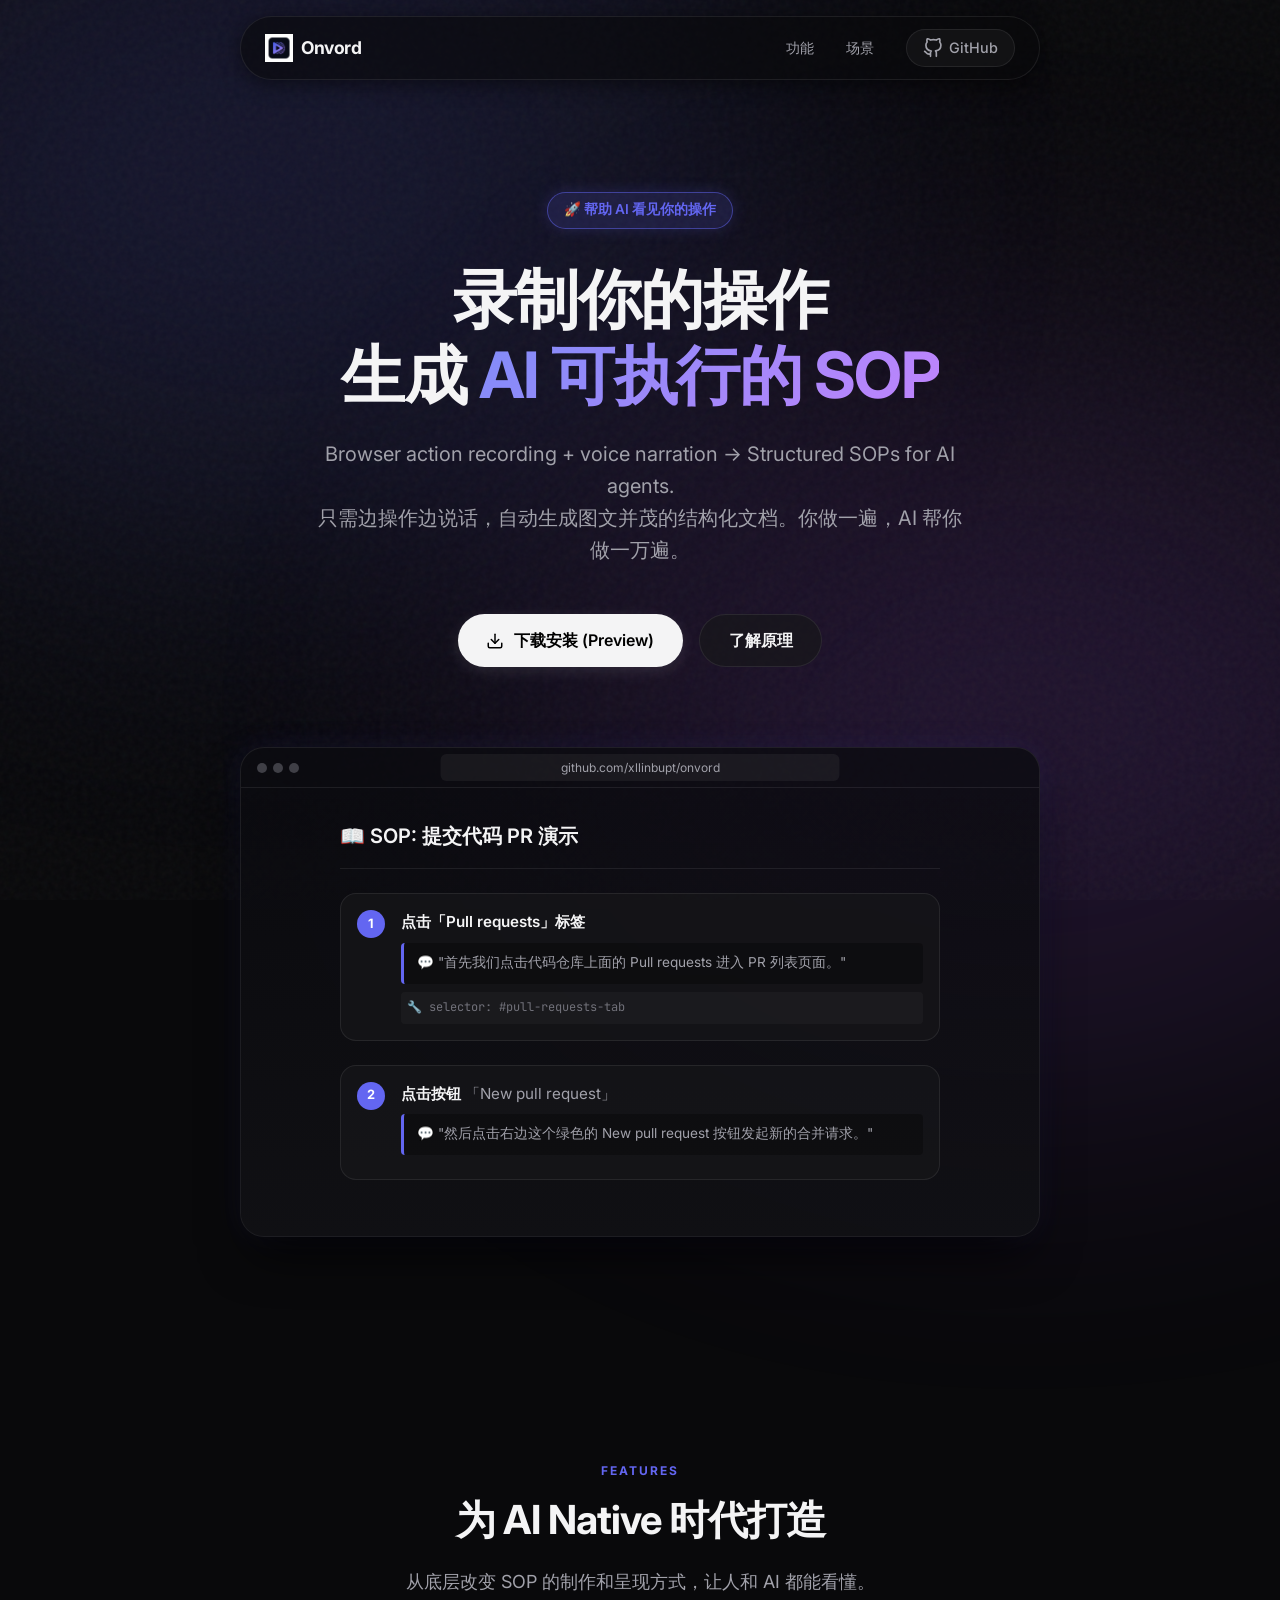
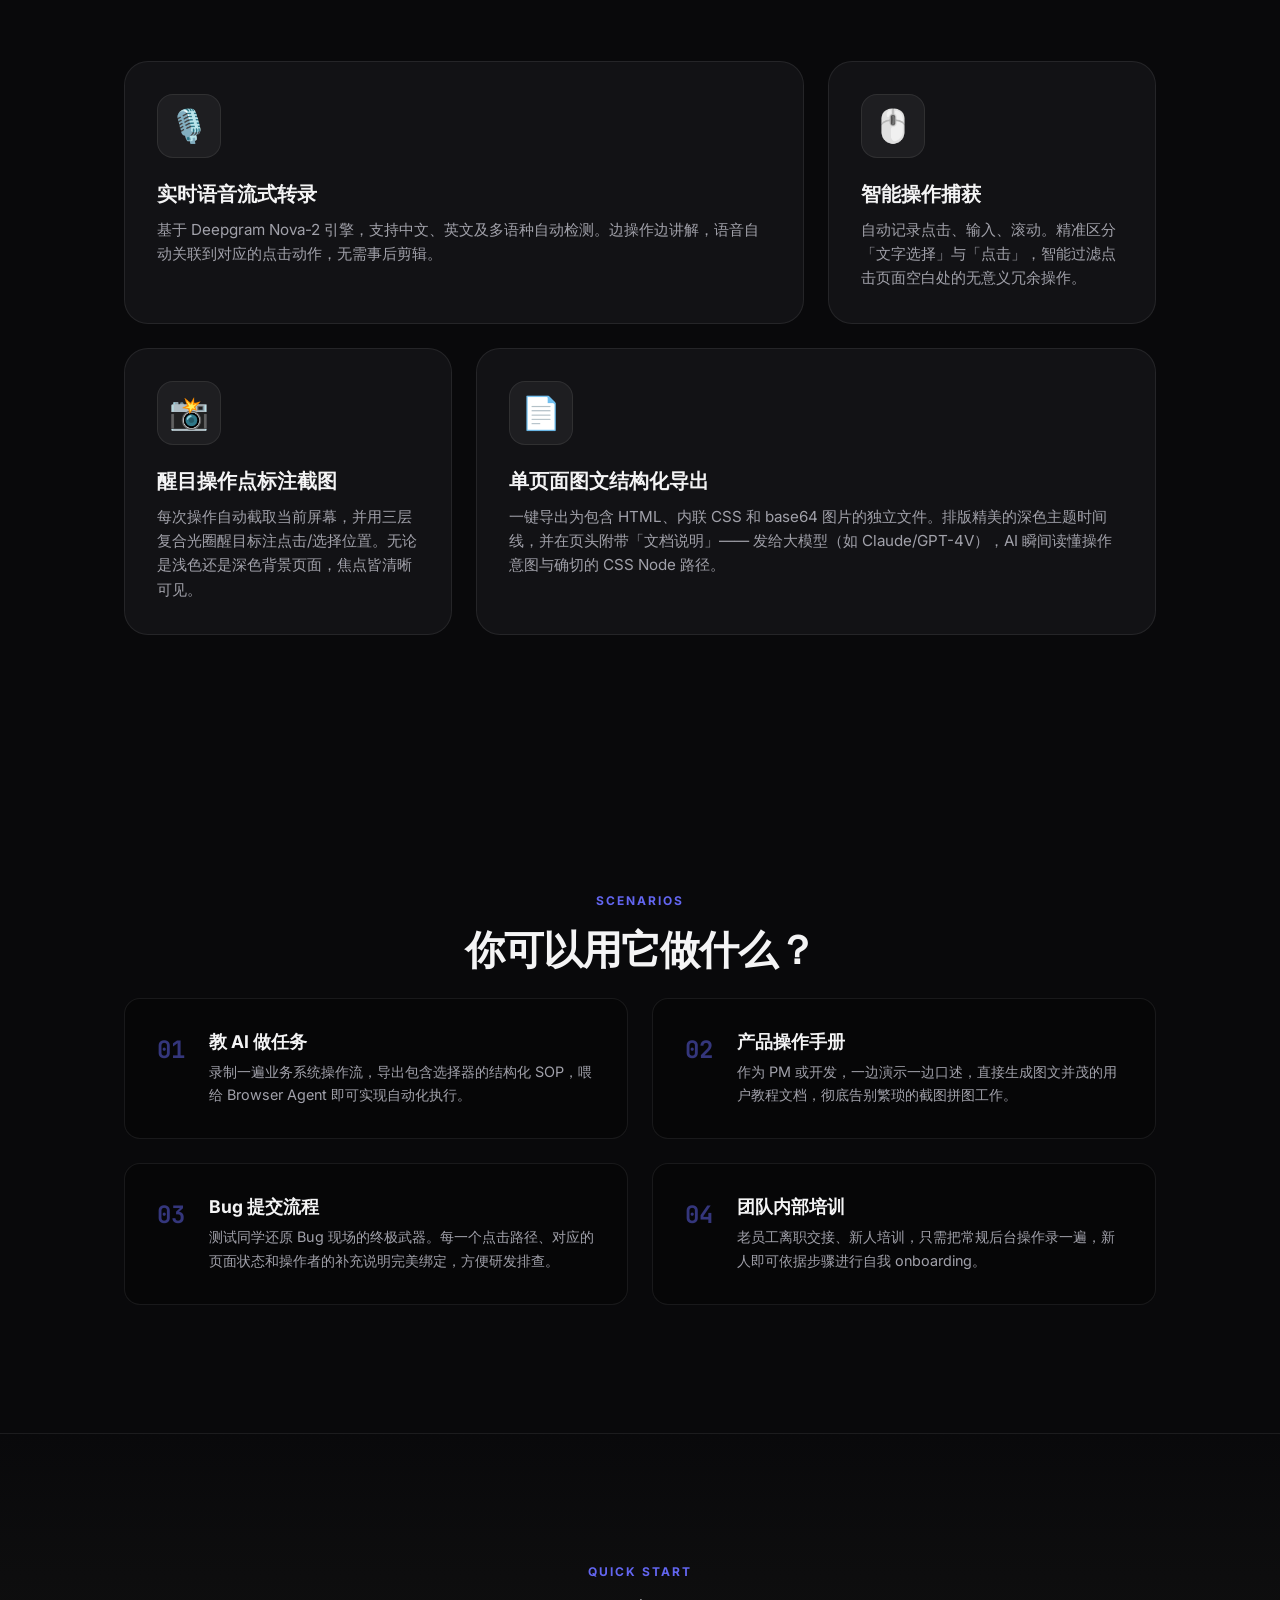
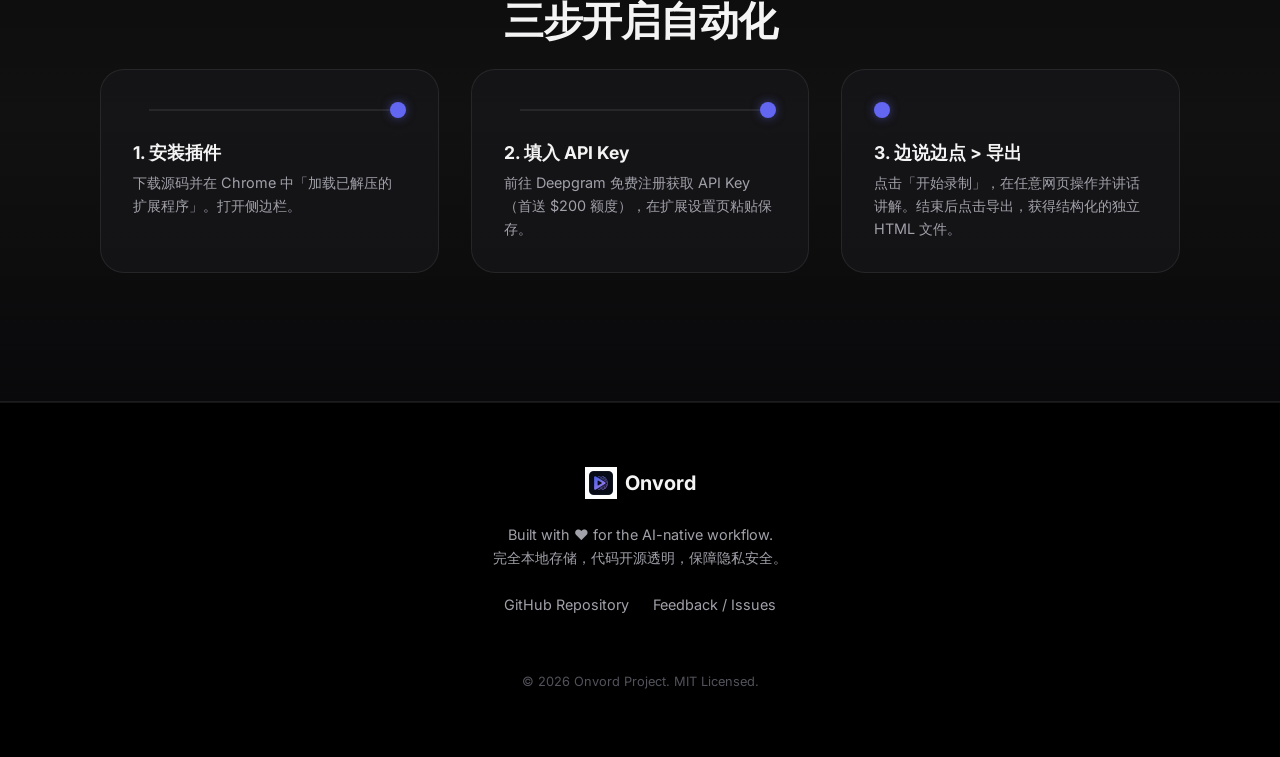
==== docs/index.html @ e5ea36bc "feat: Add stunning landing page (HTML/CSS/JS)" ====
<!DOCTYPE html>
<html lang="zh-CN">

<head>
    <meta charset="UTF-8">
    <meta name="viewport" content="width=device-width, initial-scale=1.0">
    <title>Onvord - 录制你的操作，生成 AI 可执行的 SOP</title>
    <meta name="description" content="通过「边操作边说话」自动录制浏览器流程，生成人类与 AI Agent 都能读懂的结构化 SOP（标准操作文档）。">
    <link rel="icon" href="assets/logo.png" type="image/png">
    <link rel="preconnect" href="https://fonts.googleapis.com">
    <link rel="preconnect" href="https://fonts.gstatic.com" crossorigin>
    <link
        href="https://fonts.googleapis.com/css2?family=Inter:wght@400;500;600;700;800&family=JetBrains+Mono:wght@400;500&display=swap"
        rel="stylesheet">
    <link rel="stylesheet" href="style.css">
</head>

<body>
    <!-- 动态背景发光 -->
    <div class="bg-glow glow-1"></div>
    <div class="bg-glow glow-2"></div>
    <div class="bg-noise"></div>

    <!-- 导航栏 -->
    <header class="nav-header fade-in">
        <div class="nav-container">
            <div class="logo">
                <img src="assets/logo.png" alt="Onvord Logo">
                <span>Onvord</span>
            </div>
            <div class="nav-links">
                <a href="#features">功能</a>
                <a href="#use-cases">场景</a>
                <a href="https://github.com/xllinbupt/onvord" target="_blank" class="nav-btn-github">
                    <svg viewBox="0 0 24 24" width="20" height="20" stroke="currentColor" stroke-width="2" fill="none"
                        stroke-linecap="round" stroke-linejoin="round">
                        <path
                            d="M9 19c-5 1.5-5-2.5-7-3m14 6v-3.87a3.37 3.37 0 0 0-.94-2.61c3.14-.35 6.44-1.54 6.44-7A5.44 5.44 0 0 0 20 4.77 5.07 5.07 0 0 0 19.91 1S18.73.65 16 2.48a13.38 13.38 0 0 0-7 0C6.27.65 5.09 1 5.09 1A5.07 5.07 0 0 0 5 4.77a5.44 5.44 0 0 0-1.5 3.78c0 5.42 3.3 6.61 6.44 7A3.37 3.37 0 0 0 9 18.13V22">
                        </path>
                    </svg>
                    GitHub
                </a>
            </div>
        </div>
    </header>

    <main>
        <!-- Hero Section -->
        <section class="hero slide-up">
            <div class="badge">🚀 帮助 AI 看见你的操作</div>
            <h1 class="hero-title">录制你的操作<br>生成 <span class="text-gradient">AI 可执行的 SOP</span></h1>
            <p class="hero-desc">Browser action recording + voice narration → Structured SOPs for AI
                agents.<br>只需边操作边说话，自动生成图文并茂的结构化文档。你做一遍，AI 帮你做一万遍。</p>

            <div class="cta-group">
                <a href="https://github.com/xllinbupt/onvord/archive/refs/heads/main.zip" class="btn btn-primary">
                    <svg viewBox="0 0 24 24" width="18" height="18" stroke="currentColor" stroke-width="2" fill="none"
                        stroke-linecap="round" stroke-linejoin="round">
                        <path d="M21 15v4a2 2 0 0 1-2 2H5a2 2 0 0 1-2-2v-4"></path>
                        <polyline points="7 10 12 15 17 10"></polyline>
                        <line x1="12" y1="15" x2="12" y2="3"></line>
                    </svg>
                    下载安装 (Preview)
                </a>
                <a href="#how-it-works" class="btn btn-secondary">
                    了解原理
                </a>
            </div>

            <!-- 假装的界面展示层 (Mockup) -->
            <div class="hero-mockup fade-in-delay">
                <div class="mockup-header">
                    <div class="mockup-dots"><span></span><span></span><span></span></div>
                    <div class="mockup-url">github.com/xllinbupt/onvord</div>
                </div>
                <div class="mockup-body">
                    <div class="mockup-sop">
                        <div class="sop-title">📖 SOP: 提交代码 PR 演示</div>

                        <div class="sop-step">
                            <div class="step-num">1</div>
                            <div class="step-content">
                                <div class="step-action">点击「Pull requests」标签</div>
                                <div class="step-narration">💬 "首先我们点击代码仓库上面的 Pull requests 进入 PR 列表页面。"</div>
                                <div class="step-selector">🔧 selector: <span class="code">#pull-requests-tab</span>
                                </div>
                            </div>
                        </div>

                        <div class="sop-step">
                            <div class="step-num">2</div>
                            <div class="step-content">
                                <div class="step-action">点击按钮 <span class="action-hl">「New pull request」</span></div>
                                <div class="step-narration">💬 "然后点击右边这个绿色的 New pull request 按钮发起新的合并请求。"</div>
                            </div>
                        </div>

                    </div>
                </div>
            </div>
        </section>

        <!-- 特性 Bento Box -->
        <section id="features" class="section">
            <div class="section-badge">FEATURES</div>
            <h2 class="section-title">为 AI Native 时代打造</h2>
            <p class="section-desc">从底层改变 SOP 的制作和呈现方式，让人和 AI 都能看懂。</p>

            <div class="bento-grid">

                <div class="bento-card col-span-2 slide-up-reveal">
                    <div class="card-icon">🎙️</div>
                    <h3>实时语音流式转录</h3>
                    <p>基于 Deepgram Nova-2 引擎，支持中文、英文及多语种自动检测。边操作边讲解，语音自动关联到对应的点击动作，无需事后剪辑。</p>
                </div>

                <div class="bento-card slide-up-reveal" style="transition-delay: 0.1s;">
                    <div class="card-icon">🖱️</div>
                    <h3>智能操作捕获</h3>
                    <p>自动记录点击、输入、滚动。精准区分「文字选择」与「点击」，智能过滤点击页面空白处的无意义冗余操作。</p>
                </div>

                <div class="bento-card slide-up-reveal" style="transition-delay: 0.2s;">
                    <div class="card-icon">📸</div>
                    <h3>醒目操作点标注截图</h3>
                    <p>每次操作自动截取当前屏幕，并用三层复合光圈醒目标注点击/选择位置。无论是浅色还是深色背景页面，焦点皆清晰可见。</p>
                </div>

                <div class="bento-card col-span-2 slide-up-reveal" style="transition-delay: 0.3s;">
                    <div class="card-icon">📄</div>
                    <h3>单页面图文结构化导出</h3>
                    <p>一键导出为包含 HTML、内联 CSS 和 base64 图片的独立文件。排版精美的深色主题时间线，并在页头附带「文档说明」—— 发给大模型（如 Claude/GPT-4V），AI
                        瞬间读懂操作意图与确切的 CSS Node 路径。</p>
                </div>

            </div>
        </section>

        <!-- 使用场景 -->
        <section id="use-cases" class="section">
            <div class="section-badge">SCENARIOS</div>
            <h2 class="section-title">你可以用它做什么？</h2>

            <div class="use-cases-grid">
                <div class="uc-card slide-up-reveal">
                    <div class="uc-num">01</div>
                    <div class="uc-content">
                        <h4>教 AI 做任务</h4>
                        <p>录制一遍业务系统操作流，导出包含选择器的结构化 SOP，喂给 Browser Agent 即可实现自动化执行。</p>
                    </div>
                </div>

                <div class="uc-card slide-up-reveal" style="transition-delay: 0.1s;">
                    <div class="uc-num">02</div>
                    <div class="uc-content">
                        <h4>产品操作手册</h4>
                        <p>作为 PM 或开发，一边演示一边口述，直接生成图文并茂的用户教程文档，彻底告别繁琐的截图拼图工作。</p>
                    </div>
                </div>

                <div class="uc-card slide-up-reveal" style="transition-delay: 0.2s;">
                    <div class="uc-num">03</div>
                    <div class="uc-content">
                        <h4>Bug 提交流程</h4>
                        <p>测试同学还原 Bug 现场的终极武器。每一个点击路径、对应的页面状态和操作者的补充说明完美绑定，方便研发排查。</p>
                    </div>
                </div>

                <div class="uc-card slide-up-reveal" style="transition-delay: 0.3s;">
                    <div class="uc-num">04</div>
                    <div class="uc-content">
                        <h4>团队内部培训</h4>
                        <p>老员工离职交接、新人培训，只需把常规后台操作录一遍，新人即可依据步骤进行自我 onboarding。</p>
                    </div>
                </div>
            </div>
        </section>

        <!-- 如何使用 -->
        <section id="how-it-works" class="section how-it-works">
            <div class="section-badge">QUICK START</div>
            <h2 class="section-title">三步开启自动化</h2>

            <div class="steps-container">
                <div class="step slide-up-reveal">
                    <div class="step-indicator">
                        <div class="line"></div>
                        <div class="dot"></div>
                    </div>
                    <div class="step-info">
                        <h3>1. 安装插件</h3>
                        <p>下载源码并在 Chrome 中「加载已解压的扩展程序」。打开侧边栏。</p>
                    </div>
                </div>

                <div class="step slide-up-reveal" style="transition-delay: 0.1s;">
                    <div class="step-indicator">
                        <div class="line"></div>
                        <div class="dot"></div>
                    </div>
                    <div class="step-info">
                        <h3>2. 填入 API Key</h3>
                        <p>前往 Deepgram 免费注册获取 API Key（首送 $200 额度），在扩展设置页粘贴保存。</p>
                    </div>
                </div>

                <div class="step slide-up-reveal" style="transition-delay: 0.2s;">
                    <div class="step-indicator">
                        <div class="line"></div>
                        <div class="dot"></div>
                    </div>
                    <div class="step-info">
                        <h3>3. 边说边点 > 导出</h3>
                        <p>点击「开始录制」，在任意网页操作并讲话讲解。结束后点击导出，获得结构化的独立 HTML 文件。</p>
                    </div>
                </div>
            </div>
        </section>
    </main>

    <footer>
        <div class="footer-content">
            <div class="f-brand">
                <img src="assets/logo.png" alt="Logo">
                <span>Onvord</span>
            </div>
            <p class="f-desc">Built with ❤️ for the AI-native workflow.<br>完全本地存储，代码开源透明，保障隐私安全。</p>
            <div class="f-links">
                <a href="https://github.com/xllinbupt/onvord" target="_blank">GitHub Repository</a>
                <a href="https://github.com/xllinbupt/onvord/issues" target="_blank">Feedback / Issues</a>
            </div>
            <div class="copyright">
                © 2026 Onvord Project. MIT Licensed.
            </div>
        </div>
    </footer>

    <script src="main.js"></script>
</body>

</html>
---- docs/style.css ----
/* =========================================================================
   Onvord Landing Page CSS
   Modern Dark Theme with Glassmorphism, Neon Glow, Grid Bento Box.
   ========================================================================= */

:root {
    --bg-dark: #09090b;
    --bg-panel: rgba(24, 24, 27, 0.7);
    --bg-panel-hover: rgba(39, 39, 42, 0.9);

    --text-main: #f4f4f5;
    --text-muted: #a1a1aa;

    --accent: #6366f1;
    /* Indigo */
    --accent-glow: rgba(99, 102, 241, 0.5);
    --accent-gradient: linear-gradient(135deg, #818cf8, #c084fc);
    --accent-subtle: rgba(99, 102, 241, 0.15);

    --border: rgba(255, 255, 255, 0.08);
    --border-hover: rgba(255, 255, 255, 0.2);

    --shadow-glow: 0 0 20px var(--accent-glow);

    --f-sans: 'Inter', system-ui, -apple-system, sans-serif;
    --f-mono: 'JetBrains Mono', monospace;

    --container-w: 1080px;
    --radius-lg: 24px;
    --radius-md: 16px;
    --radius-sm: 8px;
}

* {
    margin: 0;
    padding: 0;
    box-sizing: border-box;
}

html {
    scroll-behavior: smooth;
    scroll-padding-top: 100px;
}

body {
    font-family: var(--f-sans);
    background-color: var(--bg-dark);
    color: var(--text-main);
    line-height: 1.6;
    -webkit-font-smoothing: antialiased;
    min-height: 100vh;
    position: relative;
    overflow-x: hidden;
}

/* Background Effects */
.bg-glow {
    position: fixed;
    width: 80vw;
    height: 80vh;
    border-radius: 50%;
    filter: blur(150px);
    z-index: -2;
    pointer-events: none;
    opacity: 0.15;
}

.glow-1 {
    top: -20vh;
    left: -20vw;
    background: #6366f1;
}

.glow-2 {
    bottom: -20vh;
    right: -20vw;
    background: #a855f7;
}

.bg-noise {
    position: fixed;
    inset: 0;
    z-index: -1;
    pointer-events: none;
    opacity: 0.04;
    background-image: url("data:image/svg+xml,%3Csvg viewBox='0 0 200 200' xmlns='http://www.w3.org/2000/svg'%3E%3Cfilter id='noiseFilter'%3E%3CfeTurbulence type='fractalNoise' baseFrequency='0.8' numOctaves='3' stitchTiles='stitch'/%3E%3C/filter%3E%3Crect width='100%25' height='100%25' filter='url(%23noiseFilter)'/%3E%3C/svg%3E");
}

/* Base Styles */
h1,
h2,
h3,
h4 {
    font-weight: 700;
    line-height: 1.2;
}

a {
    text-decoration: none;
    color: inherit;
}

img {
    max-width: 100%;
}

/* Header */
.nav-header {
    position: fixed;
    top: 0;
    left: 0;
    width: 100%;
    padding: 1rem;
    z-index: 100;
    display: flex;
    justify-content: center;
}

.nav-container {
    max-width: 800px;
    width: 100%;
    display: flex;
    justify-content: space-between;
    align-items: center;
    padding: 0.75rem 1.5rem;
    background: rgba(9, 9, 11, 0.6);
    backdrop-filter: blur(12px);
    border: 1px solid var(--border);
    border-radius: 99px;
    box-shadow: 0 4px 20px rgba(0, 0, 0, 0.5);
}

.logo {
    display: flex;
    align-items: center;
    gap: 0.5rem;
    font-weight: 700;
    font-size: 1.1rem;
    letter-spacing: -0.5px;
}

.logo img {
    width: 28px;
    height: 28px;
}

.nav-links {
    display: flex;
    align-items: center;
    gap: 2rem;
    font-size: 0.9rem;
    font-weight: 500;
}

.nav-links a {
    color: var(--text-muted);
    transition: color 0.2s;
}

.nav-links a:hover {
    color: var(--text-main);
}

.nav-btn-github {
    display: flex;
    align-items: center;
    gap: 0.4rem;
    padding: 0.4rem 1rem;
    background: var(--bg-panel);
    border: 1px solid var(--border);
    border-radius: 99px;
    color: var(--text-main);
    transition: all 0.2s;
}

.nav-btn-github:hover {
    background: var(--border);
    box-shadow: 0 0 10px rgba(255, 255, 255, 0.1);
}

/* Sections */
main {
    display: flex;
    flex-direction: column;
    align-items: center;
}

.section {
    max-width: var(--container-w);
    width: 100%;
    padding: 8rem 1.5rem;
    display: flex;
    flex-direction: column;
    align-items: center;
    text-align: center;
}

.section-badge {
    font-size: 0.75rem;
    font-weight: 700;
    letter-spacing: 2px;
    color: var(--accent);
    margin-bottom: 1rem;
}

.section-title {
    font-size: 2.5rem;
    margin-bottom: 1.5rem;
    letter-spacing: -1px;
}

.section-desc {
    font-size: 1.125rem;
    color: var(--text-muted);
    max-width: 600px;
    margin-bottom: 4rem;
}

/* Hero */
.hero {
    max-width: var(--container-w);
    width: 100%;
    padding: 12rem 1.5rem 6rem;
    text-align: center;
    display: flex;
    flex-direction: column;
    align-items: center;
}

.badge {
    display: inline-block;
    padding: 0.4rem 1rem;
    font-size: 0.85rem;
    font-weight: 600;
    background: var(--accent-subtle);
    border: 1px solid var(--accent-glow);
    color: var(--accent);
    border-radius: 99px;
    margin-bottom: 2rem;
    box-shadow: 0 0 15px rgba(99, 102, 241, 0.2);
}

.hero-title {
    font-size: clamp(2.5rem, 5vw, 4.5rem);
    letter-spacing: -1.5px;
    margin-bottom: 1.5rem;
}

.text-gradient {
    background: var(--accent-gradient);
    -webkit-background-clip: text;
    -webkit-text-fill-color: transparent;
    background-clip: text;
}

.hero-desc {
    font-size: clamp(1rem, 2vw, 1.25rem);
    color: var(--text-muted);
    max-width: 650px;
    margin-bottom: 3rem;
}

/* CTAs */
.cta-group {
    display: flex;
    gap: 1rem;
    margin-bottom: 5rem;
}

.btn {
    display: inline-flex;
    align-items: center;
    gap: 0.6rem;
    padding: 0.8rem 1.8rem;
    border-radius: 99px;
    font-weight: 600;
    font-size: 1rem;
    transition: all 0.3s cubic-bezier(0.25, 1, 0.5, 1);
    cursor: pointer;
    border: none;
}

.btn-primary {
    background: var(--text-main);
    color: #000;
    box-shadow: 0 4px 15px rgba(255, 255, 255, 0.1);
}

.btn-primary:hover {
    transform: translateY(-2px);
    box-shadow: 0 8px 25px rgba(255, 255, 255, 0.2);
}

.btn-secondary {
    background: var(--bg-panel);
    color: var(--text-main);
    border: 1px solid var(--border);
}

.btn-secondary:hover {
    background: var(--bg-panel-hover);
    border-color: var(--border-hover);
}

/* Hero Mockup (Decorative Window) */
.hero-mockup {
    width: 100%;
    max-width: 800px;
    border-radius: var(--radius-lg);
    background: rgba(12, 12, 17, 0.8);
    border: 1px solid var(--border);
    box-shadow: 0 25px 50px -12px rgba(0, 0, 0, 0.8), 0 0 30px rgba(99, 102, 241, 0.1);
    overflow: hidden;
    backdrop-filter: blur(16px);
}

.mockup-header {
    height: 40px;
    border-bottom: 1px solid var(--border);
    display: flex;
    align-items: center;
    padding: 0 16px;
    gap: 8px;
    position: relative;
}

.mockup-dots {
    display: flex;
    gap: 6px;
}

.mockup-dots span {
    width: 10px;
    height: 10px;
    border-radius: 50%;
    background: #3f3f46;
}

.mockup-url {
    position: absolute;
    left: 50%;
    transform: translateX(-50%);
    font-size: 0.75rem;
    color: var(--text-muted);
    font-family: var(--f-sans);
    background: rgba(255, 255, 255, 0.05);
    padding: 4px 120px;
    border-radius: 6px;
}

.mockup-body {
    padding: 2rem;
    background: linear-gradient(180deg, rgba(24, 24, 27, 0) 0%, rgba(24, 24, 27, 0.4) 100%);
    display: flex;
    justify-content: center;
}

.mockup-sop {
    width: 100%;
    max-width: 600px;
    text-align: left;
}

.sop-title {
    font-size: 1.25rem;
    font-weight: 600;
    margin-bottom: 1.5rem;
    border-bottom: 1px solid var(--border);
    padding-bottom: 1rem;
}

.sop-step {
    display: flex;
    gap: 1rem;
    margin-bottom: 1.5rem;
    background: var(--bg-panel);
    padding: 1rem;
    border-radius: var(--radius-md);
    border: 1px solid var(--border);
}

.step-num {
    width: 28px;
    height: 28px;
    background: var(--accent);
    color: #fff;
    border-radius: 50%;
    display: flex;
    align-items: center;
    justify-content: center;
    font-size: 0.8rem;
    font-weight: 700;
    flex-shrink: 0;
}

.step-content {
    flex: 1;
}

.step-action {
    font-weight: 600;
    font-size: 0.95rem;
    margin-bottom: 0.5rem;
}

.action-hl {
    color: var(--text-muted);
    font-weight: 400;
}

.step-narration {
    font-size: 0.85rem;
    color: var(--text-muted);
    padding: 0.6rem 0.8rem;
    background: rgba(0, 0, 0, 0.3);
    border-left: 3px solid var(--accent);
    border-radius: 4px;
    margin-bottom: 0.5rem;
}

.step-selector {
    font-family: var(--f-mono);
    font-size: 0.75rem;
    color: #71717a;
    background: rgba(255, 255, 255, 0.03);
    padding: 0.4rem;
    border-radius: 4px;
}

/* Bento Box Grid */
.bento-grid {
    display: grid;
    grid-template-columns: repeat(3, 1fr);
    gap: 1.5rem;
    width: 100%;
    text-align: left;
}

.bento-card {
    background: var(--bg-panel);
    border: 1px solid var(--border);
    border-radius: var(--radius-lg);
    padding: 2rem;
    transition: all 0.3s;
    position: relative;
    overflow: hidden;
}

.bento-card::before {
    content: '';
    position: absolute;
    top: 0;
    left: 0;
    right: 0;
    bottom: 0;
    background: radial-gradient(800px circle at var(--mouse-x, 0) var(--mouse-y, 0), rgba(255, 255, 255, 0.06), transparent 40%);
    opacity: 0;
    transition: opacity 0.3s;
    pointer-events: none;
}

.bento-card:hover::before {
    opacity: 1;
}

.bento-card:hover {
    transform: translateY(-4px);
    border-color: var(--border-hover);
    box-shadow: 0 10px 30px rgba(0, 0, 0, 0.5);
}

.col-span-2 {
    grid-column: span 2;
}

.card-icon {
    font-size: 2rem;
    margin-bottom: 1.5rem;
    background: rgba(255, 255, 255, 0.05);
    width: 64px;
    height: 64px;
    display: flex;
    align-items: center;
    justify-content: center;
    border-radius: var(--radius-md);
    border: 1px solid var(--border);
}

.bento-card h3 {
    font-size: 1.25rem;
    margin-bottom: 0.75rem;
}

.bento-card p {
    color: var(--text-muted);
    font-size: 0.95rem;
}

/* Use Cases */
.use-cases-grid {
    display: grid;
    grid-template-columns: repeat(2, 1fr);
    gap: 1.5rem;
    width: 100%;
    text-align: left;
}

.uc-card {
    display: flex;
    gap: 1.5rem;
    padding: 2rem;
    background: rgba(0, 0, 0, 0.3);
    border: 1px solid var(--border);
    border-radius: var(--radius-md);
    transition: border-color 0.2s;
}

.uc-card:hover {
    border-color: var(--border-hover);
}

.uc-num {
    font-family: var(--f-mono);
    font-size: 1.5rem;
    font-weight: 700;
    color: var(--accent);
    opacity: 0.5;
}

.uc-content h4 {
    font-size: 1.1rem;
    margin-bottom: 0.5rem;
}

.uc-content p {
    color: var(--text-muted);
    font-size: 0.9rem;
}

/* How It Works (Steps) */
.how-it-works {
    background: linear-gradient(180deg, var(--bg-dark) 0%, #111 50%, var(--bg-dark) 100%);
    border-top: 1px solid var(--border);
    border-bottom: 1px solid var(--border);
    max-width: 100%;
}

.steps-container {
    display: flex;
    justify-content: center;
    gap: 2rem;
    max-width: var(--container-w);
    width: 100%;
    text-align: left;
}

.step {
    flex: 1;
    position: relative;
    padding: 2rem;
    background: var(--bg-panel);
    border-radius: var(--radius-lg);
    border: 1px solid var(--border);
}

.step-indicator {
    display: flex;
    align-items: center;
    margin-bottom: 1.5rem;
}

.step .dot {
    width: 16px;
    height: 16px;
    background: var(--accent);
    border-radius: 50%;
    box-shadow: 0 0 10px var(--accent-glow);
}

.step .line {
    flex: 1;
    height: 2px;
    background: var(--border);
    margin-left: 1rem;
}

.step:last-child .line {
    display: none;
}

.step h3 {
    font-size: 1.1rem;
    margin-bottom: 0.5rem;
}

.step p {
    color: var(--text-muted);
    font-size: 0.9rem;
}

/* Footer */
footer {
    width: 100%;
    padding: 4rem 1.5rem;
    display: flex;
    justify-content: center;
    border-top: 1px solid var(--border);
    background: #000;
}

.footer-content {
    max-width: var(--container-w);
    width: 100%;
    display: flex;
    flex-direction: column;
    align-items: center;
    text-align: center;
    gap: 1.5rem;
}

.f-brand {
    display: flex;
    align-items: center;
    gap: 0.5rem;
    font-weight: 700;
    font-size: 1.25rem;
}

.f-brand img {
    width: 32px;
    height: 32px;
}

.f-desc {
    color: var(--text-muted);
    font-size: 0.9rem;
}

.f-links {
    display: flex;
    gap: 1.5rem;
}

.f-links a {
    color: var(--text-muted);
    font-size: 0.9rem;
    transition: color 0.2s;
}

.f-links a:hover {
    color: var(--text-main);
}

.copyright {
    margin-top: 2rem;
    font-size: 0.8rem;
    color: #52525b;
}

/* Animations */
.fade-in {
    animation: fadeIn 0.8s ease-out forwards;
}

.slide-up {
    opacity: 0;
    transform: translateY(20px);
    animation: slideUp 0.8s ease-out forwards;
}

.fade-in-delay {
    opacity: 0;
    animation: fadeIn 1s ease-out 0.4s forwards;
}

.slide-up-reveal {
    opacity: 0;
    transform: translateY(30px);
    transition: all 0.6s cubic-bezier(0.25, 1, 0.5, 1);
}

.slide-up-reveal.visible {
    opacity: 1;
    transform: translateY(0);
}

@keyframes fadeIn {
    to {
        opacity: 1;
    }
}

@keyframes slideUp {
    to {
        opacity: 1;
        transform: translateY(0);
    }
}

/* Responsive */
@media (max-width: 900px) {
    .bento-grid {
        grid-template-columns: 1fr;
    }

    .col-span-2 {
        grid-column: span 1;
    }

    .use-cases-grid {
        grid-template-columns: 1fr;
    }

    .steps-container {
        flex-direction: column;
    }

    .step .line {
        display: none;
    }
}

@media (max-width: 600px) {
    .nav-links {
        display: none;
    }

    .hero-title {
        font-size: 2rem;
    }

    .cta-group {
        flex-direction: column;
    }
}
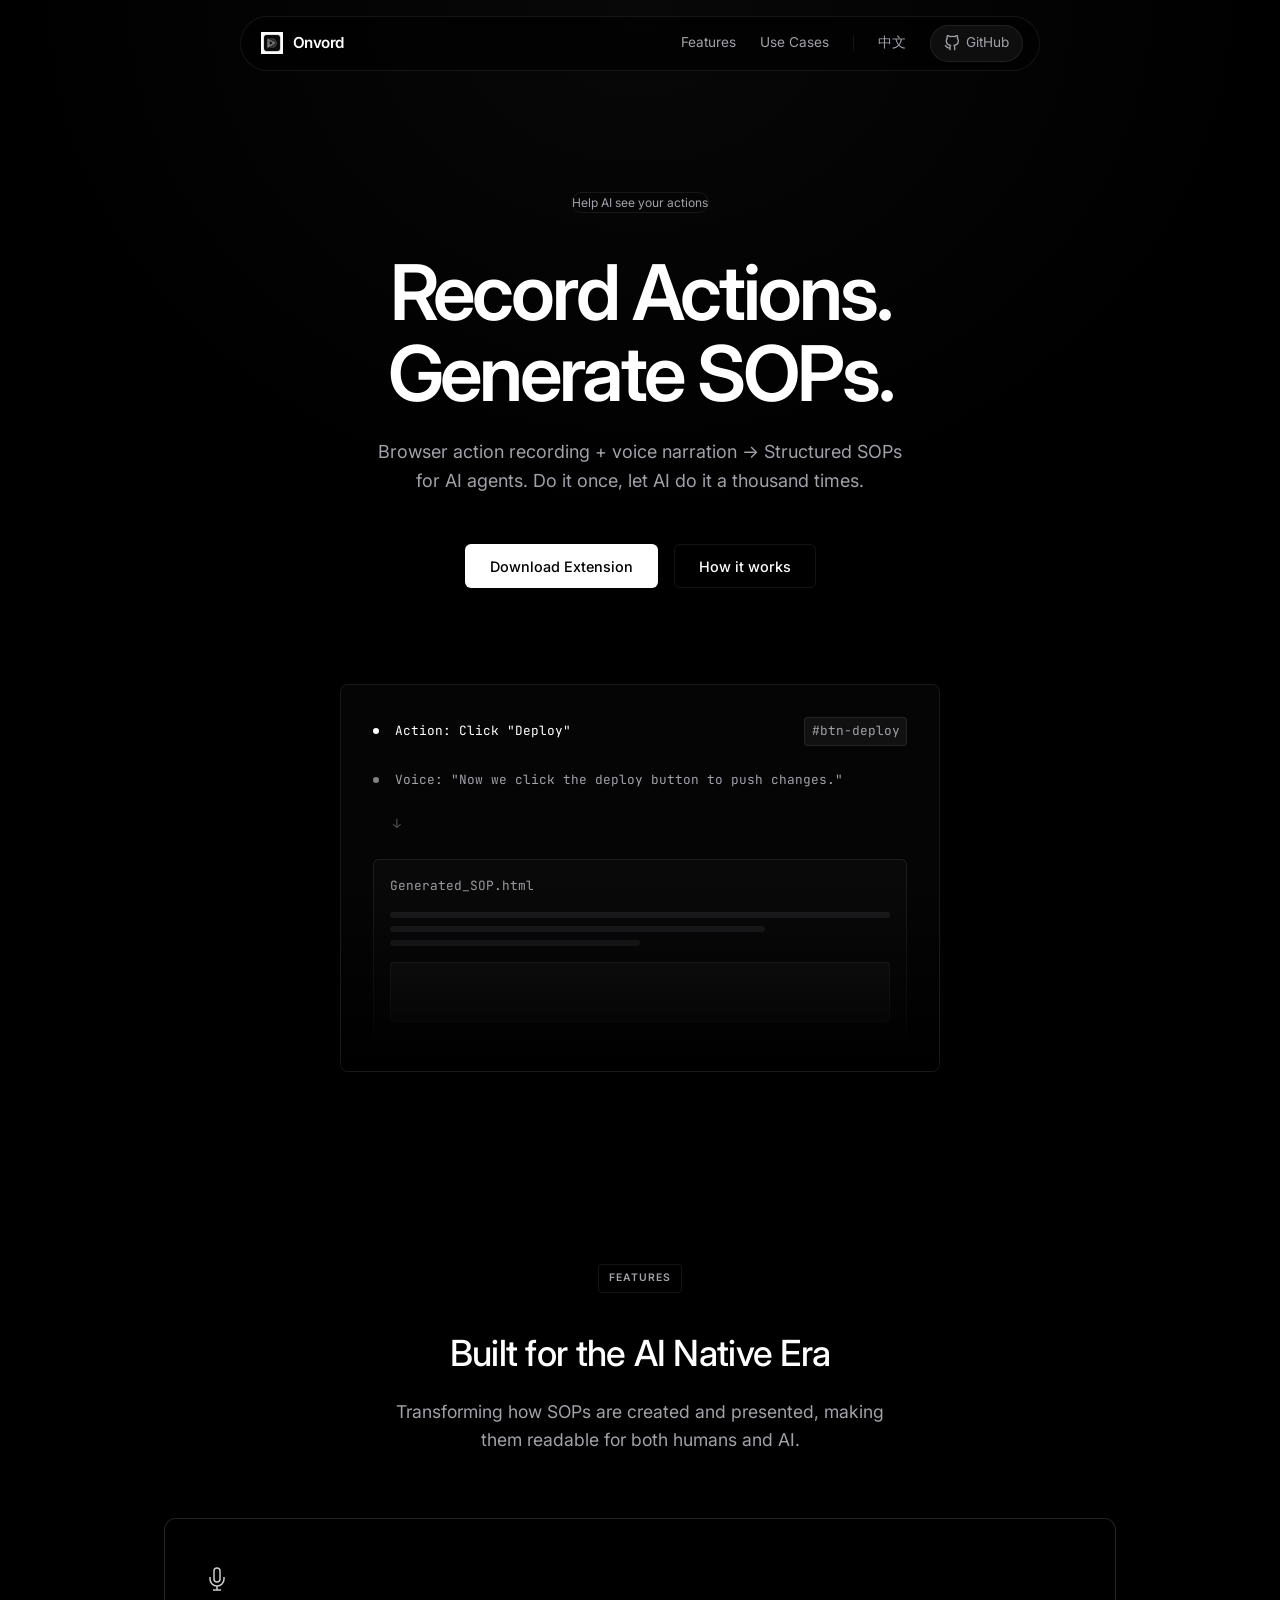
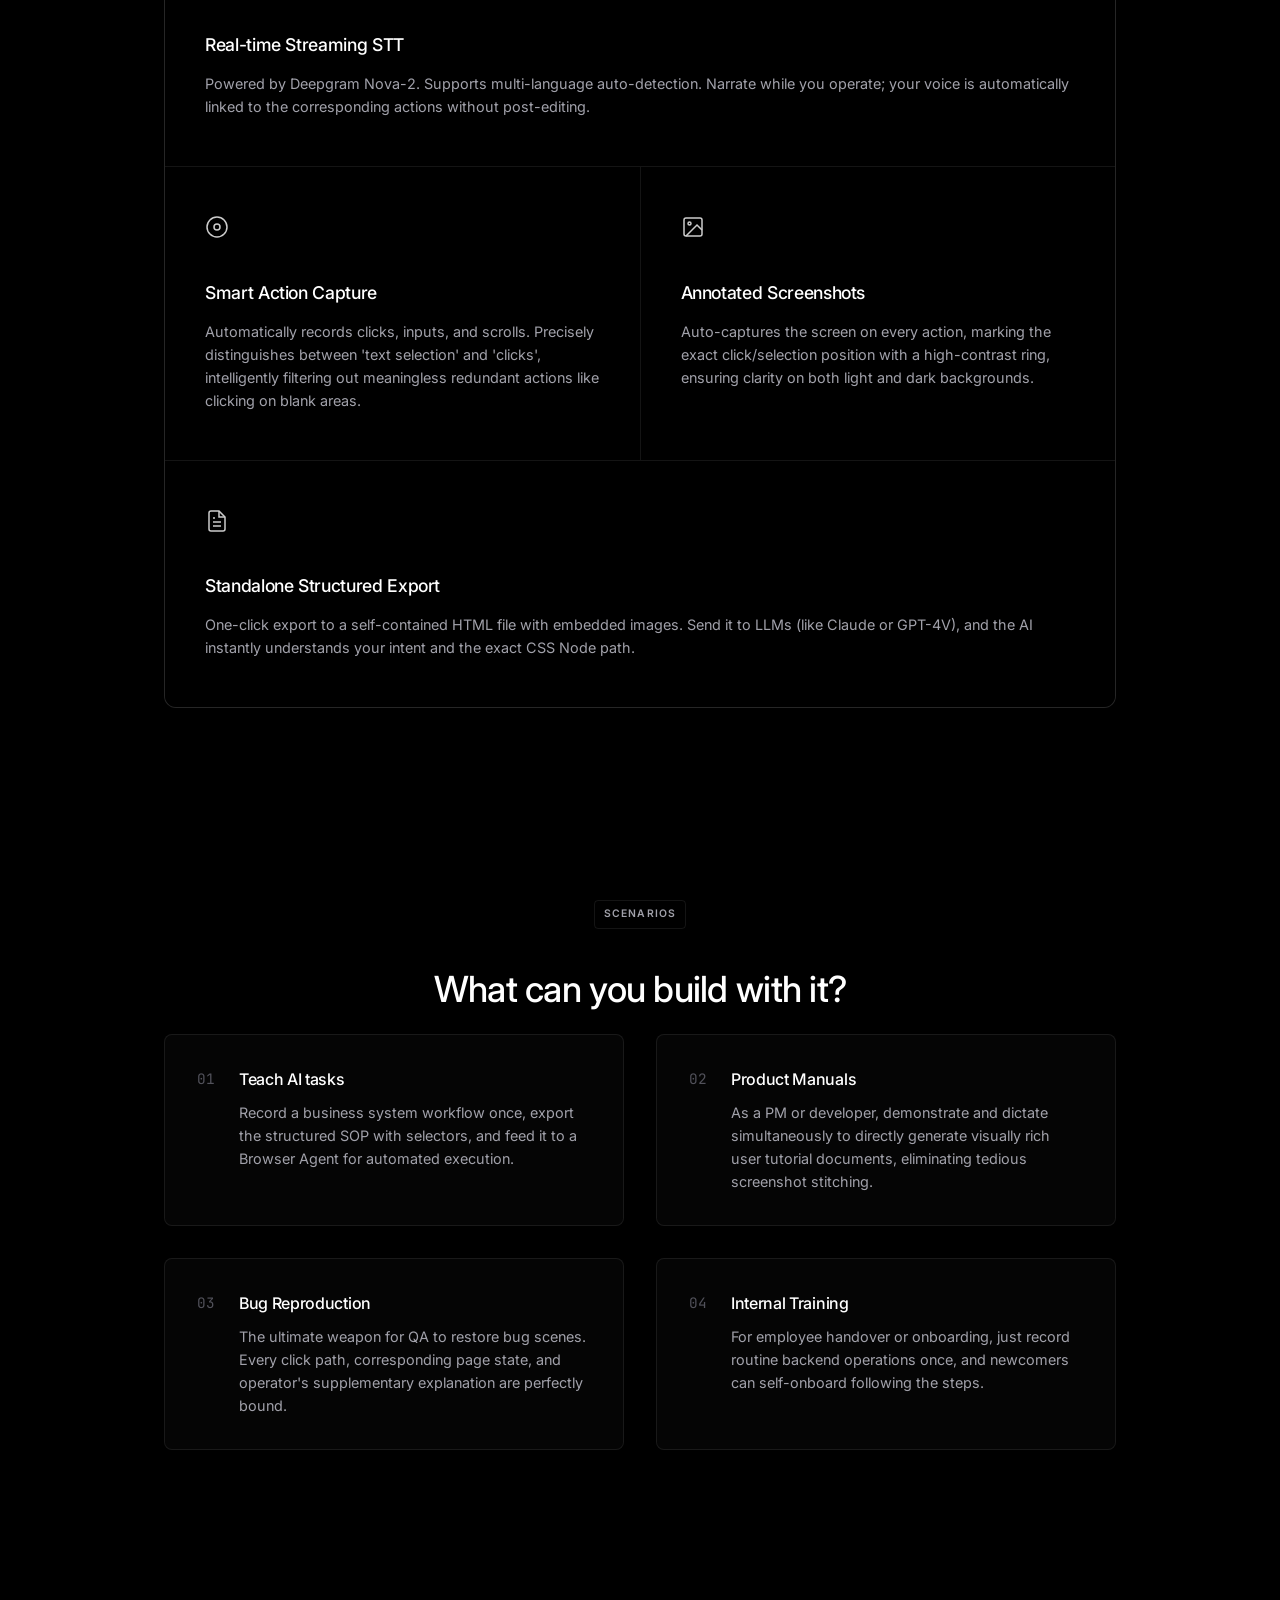
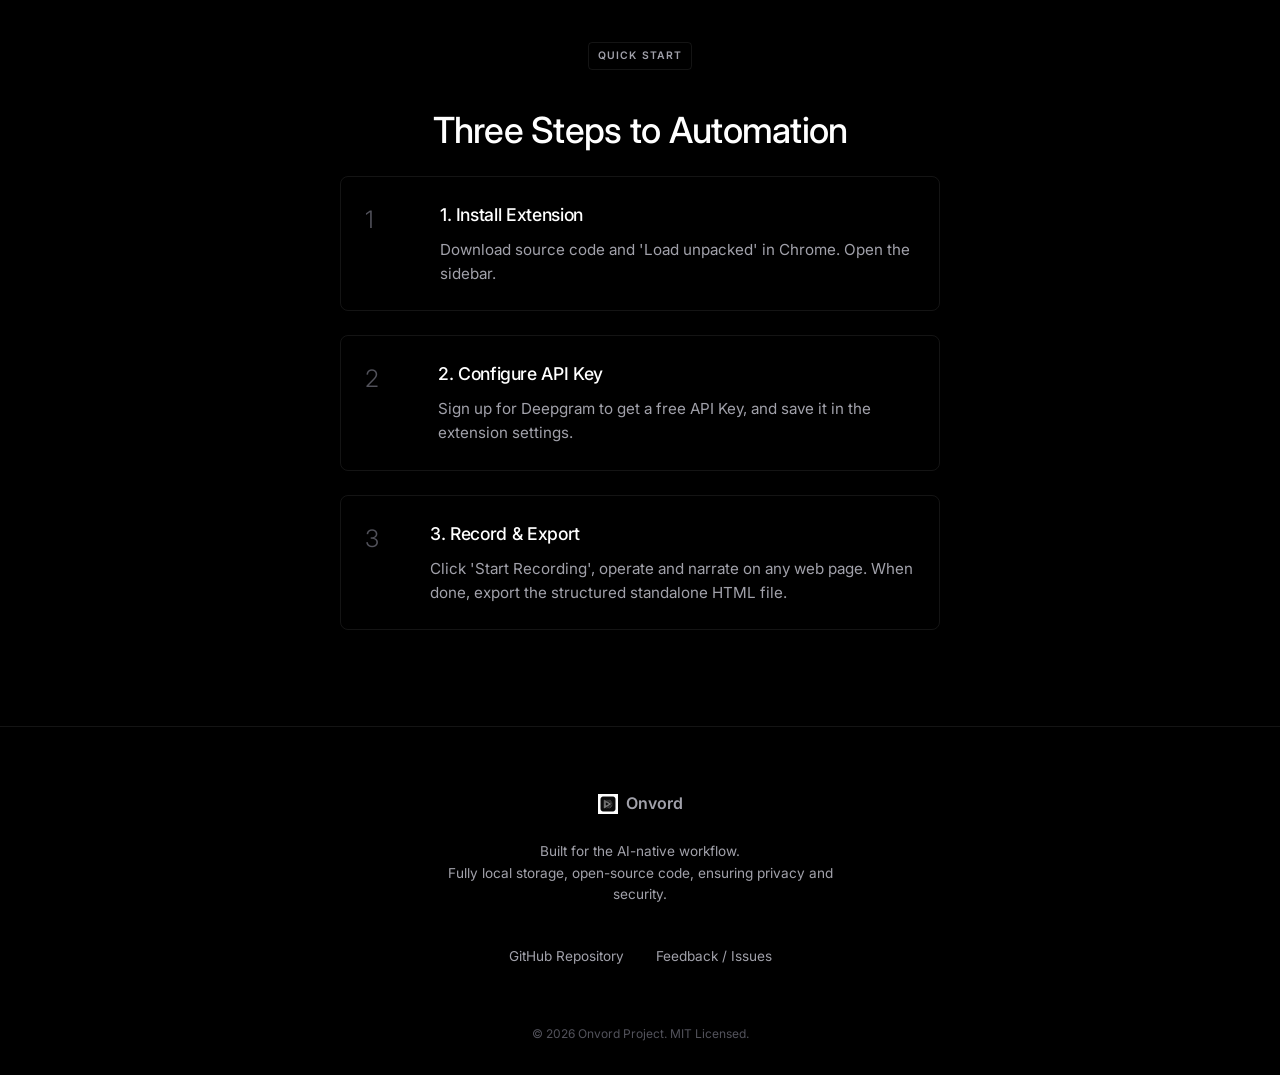
==== commit 0cefc8ad: "refactor: Redesign landing page with premium monochrome aesthetic and bilingual i18n support" ====
--- a/docs/index.html
+++ b/docs/index.html
@@ -1,27 +1,25 @@
 <!DOCTYPE html>
-<html lang="zh-CN">
+<html lang="en">
 
 <head>
     <meta charset="UTF-8">
     <meta name="viewport" content="width=device-width, initial-scale=1.0">
-    <title>Onvord - 录制你的操作，生成 AI 可执行的 SOP</title>
-    <meta name="description" content="通过「边操作边说话」自动录制浏览器流程，生成人类与 AI Agent 都能读懂的结构化 SOP（标准操作文档）。">
+    <title>Onvord - Record Actions. Generate SOPs.</title>
+    <meta name="description" content="Browser action recording + voice narration → Structured SOPs for AI agents.">
     <link rel="icon" href="assets/logo.png" type="image/png">
     <link rel="preconnect" href="https://fonts.googleapis.com">
     <link rel="preconnect" href="https://fonts.gstatic.com" crossorigin>
     <link
-        href="https://fonts.googleapis.com/css2?family=Inter:wght@400;500;600;700;800&family=JetBrains+Mono:wght@400;500&display=swap"
+        href="https://fonts.googleapis.com/css2?family=Inter:wght@300;400;500;600;700&family=JetBrains+Mono:wght@400&display=swap"
         rel="stylesheet">
     <link rel="stylesheet" href="style.css">
 </head>
 
 <body>
-    <!-- 动态背景发光 -->
-    <div class="bg-glow glow-1"></div>
-    <div class="bg-glow glow-2"></div>
-    <div class="bg-noise"></div>
-
-    <!-- 导航栏 -->
+    <!-- Ultra subtle radial gradient for depth, pure black base -->
+    <div class="bg-depth"></div>
+
+    <!-- Minimalist Header -->
     <header class="nav-header fade-in">
         <div class="nav-container">
             <div class="logo">
@@ -29,16 +27,18 @@
                 <span>Onvord</span>
             </div>
             <div class="nav-links">
-                <a href="#features">功能</a>
-                <a href="#use-cases">场景</a>
+                <a href="#features" data-i18n="nav_features">Features</a>
+                <a href="#use-cases" data-i18n="nav_use_cases">Use Cases</a>
+                <div class="nav-divider"></div>
+                <button id="lang-toggle" class="lang-btn" data-i18n="lang_toggle">中文</button>
                 <a href="https://github.com/xllinbupt/onvord" target="_blank" class="nav-btn-github">
-                    <svg viewBox="0 0 24 24" width="20" height="20" stroke="currentColor" stroke-width="2" fill="none"
+                    <svg viewBox="0 0 24 24" width="16" height="16" stroke="currentColor" stroke-width="2" fill="none"
                         stroke-linecap="round" stroke-linejoin="round">
                         <path
                             d="M9 19c-5 1.5-5-2.5-7-3m14 6v-3.87a3.37 3.37 0 0 0-.94-2.61c3.14-.35 6.44-1.54 6.44-7A5.44 5.44 0 0 0 20 4.77 5.07 5.07 0 0 0 19.91 1S18.73.65 16 2.48a13.38 13.38 0 0 0-7 0C6.27.65 5.09 1 5.09 1A5.07 5.07 0 0 0 5 4.77a5.44 5.44 0 0 0-1.5 3.78c0 5.42 3.3 6.61 6.44 7A3.37 3.37 0 0 0 9 18.13V22">
                         </path>
                     </svg>
-                    GitHub
+                    <span data-i18n="nav_github">GitHub</span>
                 </a>
             </div>
         </div>
@@ -47,171 +47,189 @@
     <main>
         <!-- Hero Section -->
         <section class="hero slide-up">
-            <div class="badge">🚀 帮助 AI 看见你的操作</div>
-            <h1 class="hero-title">录制你的操作<br>生成 <span class="text-gradient">AI 可执行的 SOP</span></h1>
-            <p class="hero-desc">Browser action recording + voice narration → Structured SOPs for AI
-                agents.<br>只需边操作边说话，自动生成图文并茂的结构化文档。你做一遍，AI 帮你做一万遍。</p>
+            <div class="badge" data-i18n="hero_badge">Help AI see your actions</div>
+            <h1 class="hero-title" data-i18n="hero_title">Record Actions.<br>Generate SOPs.</h1>
+            <p class="hero-desc" data-i18n="hero_desc">Browser action recording + voice narration → Structured SOPs for
+                AI agents. Do it once, let AI do it a thousand times.</p>
 
             <div class="cta-group">
-                <a href="https://github.com/xllinbupt/onvord/archive/refs/heads/main.zip" class="btn btn-primary">
-                    <svg viewBox="0 0 24 24" width="18" height="18" stroke="currentColor" stroke-width="2" fill="none"
-                        stroke-linecap="round" stroke-linejoin="round">
-                        <path d="M21 15v4a2 2 0 0 1-2 2H5a2 2 0 0 1-2-2v-4"></path>
-                        <polyline points="7 10 12 15 17 10"></polyline>
-                        <line x1="12" y1="15" x2="12" y2="3"></line>
-                    </svg>
-                    下载安装 (Preview)
+                <a href="https://github.com/xllinbupt/onvord/archive/refs/heads/main.zip" class="btn btn-primary"
+                    data-i18n="hero_btn_primary">
+                    Download Extension
                 </a>
-                <a href="#how-it-works" class="btn btn-secondary">
-                    了解原理
+                <a href="#how-it-works" class="btn btn-secondary" data-i18n="hero_btn_secondary">
+                    How it works
                 </a>
             </div>
 
-            <!-- 假装的界面展示层 (Mockup) -->
-            <div class="hero-mockup fade-in-delay">
-                <div class="mockup-header">
-                    <div class="mockup-dots"><span></span><span></span><span></span></div>
-                    <div class="mockup-url">github.com/xllinbupt/onvord</div>
-                </div>
-                <div class="mockup-body">
-                    <div class="mockup-sop">
-                        <div class="sop-title">📖 SOP: 提交代码 PR 演示</div>
-
-                        <div class="sop-step">
-                            <div class="step-num">1</div>
-                            <div class="step-content">
-                                <div class="step-action">点击「Pull requests」标签</div>
-                                <div class="step-narration">💬 "首先我们点击代码仓库上面的 Pull requests 进入 PR 列表页面。"</div>
-                                <div class="step-selector">🔧 selector: <span class="code">#pull-requests-tab</span>
-                                </div>
-                            </div>
-                        </div>
-
-                        <div class="sop-step">
-                            <div class="step-num">2</div>
-                            <div class="step-content">
-                                <div class="step-action">点击按钮 <span class="action-hl">「New pull request」</span></div>
-                                <div class="step-narration">💬 "然后点击右边这个绿色的 New pull request 按钮发起新的合并请求。"</div>
-                            </div>
-                        </div>
-
-                    </div>
-                </div>
-            </div>
-        </section>
-
-        <!-- 特性 Bento Box -->
+            <!-- Minimalist Abstract Representation -->
+            <div class="hero-abstract fade-in-delay">
+                <div class="abstract-line">
+                    <div class="ab-dot"></div>
+                    <div class="ab-text">Action: Click "Deploy"</div>
+                    <div class="ab-code">#btn-deploy</div>
+                </div>
+                <div class="abstract-line">
+                    <div class="ab-dot" style="opacity: 0.5;"></div>
+                    <div class="ab-text" style="color: #a1a1aa">Voice: "Now we click the deploy button to push changes."
+                    </div>
+                </div>
+                <div class="abstract-arrow">↓</div>
+                <div class="abstract-output">
+                    <div class="out-header">Generated_SOP.html</div>
+                    <div class="out-body">
+                        <div class="out-block w-full"></div>
+                        <div class="out-block w-3/4"></div>
+                        <div class="out-block w-1/2"></div>
+                        <div class="out-image"></div>
+                    </div>
+                </div>
+            </div>
+        </section>
+
+        <!-- Features Grid (Monochrome Bento) -->
         <section id="features" class="section">
-            <div class="section-badge">FEATURES</div>
-            <h2 class="section-title">为 AI Native 时代打造</h2>
-            <p class="section-desc">从底层改变 SOP 的制作和呈现方式，让人和 AI 都能看懂。</p>
+            <div class="section-badge" data-i18n="ft_badge">FEATURES</div>
+            <h2 class="section-title" data-i18n="ft_title">Built for the AI Native Era</h2>
+            <p class="section-desc" data-i18n="ft_desc">Transforming how SOPs are created and presented, making them
+                readable for both humans and AI.</p>
 
             <div class="bento-grid">
-
                 <div class="bento-card col-span-2 slide-up-reveal">
-                    <div class="card-icon">🎙️</div>
-                    <h3>实时语音流式转录</h3>
-                    <p>基于 Deepgram Nova-2 引擎，支持中文、英文及多语种自动检测。边操作边讲解，语音自动关联到对应的点击动作，无需事后剪辑。</p>
+                    <div class="card-icon">
+                        <svg viewBox="0 0 24 24" fill="none" stroke="currentColor" stroke-width="1.5">
+                            <path d="M12 1a3 3 0 0 0-3 3v8a3 3 0 0 0 6 0V4a3 3 0 0 0-3-3z"></path>
+                            <path d="M19 10v2a7 7 0 0 1-14 0v-2"></path>
+                            <line x1="12" y1="19" x2="12" y2="23"></line>
+                            <line x1="8" y1="23" x2="16" y2="23"></line>
+                        </svg>
+                    </div>
+                    <h3 data-i18n="ft_1_title">Real-time Streaming STT</h3>
+                    <p data-i18n="ft_1_desc">Powered by Deepgram Nova-2. Supports multi-language auto-detection. Narrate
+                        while you operate; your voice is automatically linked to the corresponding actions without
+                        post-editing.</p>
                 </div>
 
                 <div class="bento-card slide-up-reveal" style="transition-delay: 0.1s;">
-                    <div class="card-icon">🖱️</div>
-                    <h3>智能操作捕获</h3>
-                    <p>自动记录点击、输入、滚动。精准区分「文字选择」与「点击」，智能过滤点击页面空白处的无意义冗余操作。</p>
+                    <div class="card-icon">
+                        <svg viewBox="0 0 24 24" fill="none" stroke="currentColor" stroke-width="1.5">
+                            <circle cx="12" cy="12" r="10"></circle>
+                            <circle cx="12" cy="12" r="3"></circle>
+                        </svg>
+                    </div>
+                    <h3 data-i18n="ft_2_title">Smart Action Capture</h3>
+                    <p data-i18n="ft_2_desc">Automatically records clicks, inputs, and scrolls. Precisely distinguishes
+                        between 'text selection' and 'clicks', intelligently filtering out meaningless redundant
+                        actions.</p>
                 </div>
 
                 <div class="bento-card slide-up-reveal" style="transition-delay: 0.2s;">
-                    <div class="card-icon">📸</div>
-                    <h3>醒目操作点标注截图</h3>
-                    <p>每次操作自动截取当前屏幕，并用三层复合光圈醒目标注点击/选择位置。无论是浅色还是深色背景页面，焦点皆清晰可见。</p>
+                    <div class="card-icon">
+                        <svg viewBox="0 0 24 24" fill="none" stroke="currentColor" stroke-width="1.5">
+                            <rect x="3" y="3" width="18" height="18" rx="2" ry="2"></rect>
+                            <circle cx="8.5" cy="8.5" r="1.5"></circle>
+                            <polyline points="21 15 16 10 5 21"></polyline>
+                        </svg>
+                    </div>
+                    <h3 data-i18n="ft_3_title">Annotated Screenshots</h3>
+                    <p data-i18n="ft_3_desc">Auto-captures the screen on every action, marking the exact click position
+                        with a high-contrast ring, ensuring clarity on both light and dark backgrounds.</p>
                 </div>
 
                 <div class="bento-card col-span-2 slide-up-reveal" style="transition-delay: 0.3s;">
-                    <div class="card-icon">📄</div>
-                    <h3>单页面图文结构化导出</h3>
-                    <p>一键导出为包含 HTML、内联 CSS 和 base64 图片的独立文件。排版精美的深色主题时间线，并在页头附带「文档说明」—— 发给大模型（如 Claude/GPT-4V），AI
-                        瞬间读懂操作意图与确切的 CSS Node 路径。</p>
-                </div>
-
-            </div>
-        </section>
-
-        <!-- 使用场景 -->
+                    <div class="card-icon">
+                        <svg viewBox="0 0 24 24" fill="none" stroke="currentColor" stroke-width="1.5">
+                            <path d="M14 2H6a2 2 0 0 0-2 2v16a2 2 0 0 0 2 2h12a2 2 0 0 0 2-2V8z"></path>
+                            <polyline points="14 2 14 8 20 8"></polyline>
+                            <line x1="16" y1="13" x2="8" y2="13"></line>
+                            <line x1="16" y1="17" x2="8" y2="17"></line>
+                            <polyline points="10 9 9 9 8 9"></polyline>
+                        </svg>
+                    </div>
+                    <h3 data-i18n="ft_4_title">Standalone Structured Export</h3>
+                    <p data-i18n="ft_4_desc">One-click export to a self-contained HTML file. Send it to LLMs (like
+                        Claude or GPT-4V), and the AI instantly understands your intent and the exact CSS Node path.</p>
+                </div>
+            </div>
+        </section>
+
+        <!-- Use Cases -->
         <section id="use-cases" class="section">
-            <div class="section-badge">SCENARIOS</div>
-            <h2 class="section-title">你可以用它做什么？</h2>
+            <div class="section-badge" data-i18n="uc_badge">SCENARIOS</div>
+            <h2 class="section-title" data-i18n="uc_title">What can you build with it?</h2>
 
             <div class="use-cases-grid">
                 <div class="uc-card slide-up-reveal">
                     <div class="uc-num">01</div>
                     <div class="uc-content">
-                        <h4>教 AI 做任务</h4>
-                        <p>录制一遍业务系统操作流，导出包含选择器的结构化 SOP，喂给 Browser Agent 即可实现自动化执行。</p>
+                        <h4 data-i18n="uc_1_title">Teach AI tasks</h4>
+                        <p data-i18n="uc_1_desc">Record a workflow once, export the structured SOP with selectors, and
+                            feed it to a Browser Agent for automated execution.</p>
                     </div>
                 </div>
 
                 <div class="uc-card slide-up-reveal" style="transition-delay: 0.1s;">
                     <div class="uc-num">02</div>
                     <div class="uc-content">
-                        <h4>产品操作手册</h4>
-                        <p>作为 PM 或开发，一边演示一边口述，直接生成图文并茂的用户教程文档，彻底告别繁琐的截图拼图工作。</p>
+                        <h4 data-i18n="uc_2_title">Product Manuals</h4>
+                        <p data-i18n="uc_2_desc">Demonstrate and dictate simultaneously to directly generate visually
+                            rich user tutorial documents, eliminating tedious screenshot stitching.</p>
                     </div>
                 </div>
 
                 <div class="uc-card slide-up-reveal" style="transition-delay: 0.2s;">
                     <div class="uc-num">03</div>
                     <div class="uc-content">
-                        <h4>Bug 提交流程</h4>
-                        <p>测试同学还原 Bug 现场的终极武器。每一个点击路径、对应的页面状态和操作者的补充说明完美绑定，方便研发排查。</p>
+                        <h4 data-i18n="uc_3_title">Bug Reproduction</h4>
+                        <p data-i18n="uc_3_desc">The ultimate weapon for QA. Every click path, page state, and
+                            operator's supplementary explanation are perfectly bound.</p>
                     </div>
                 </div>
 
                 <div class="uc-card slide-up-reveal" style="transition-delay: 0.3s;">
                     <div class="uc-num">04</div>
                     <div class="uc-content">
-                        <h4>团队内部培训</h4>
-                        <p>老员工离职交接、新人培训，只需把常规后台操作录一遍，新人即可依据步骤进行自我 onboarding。</p>
-                    </div>
-                </div>
-            </div>
-        </section>
-
-        <!-- 如何使用 -->
-        <section id="how-it-works" class="section how-it-works">
-            <div class="section-badge">QUICK START</div>
-            <h2 class="section-title">三步开启自动化</h2>
+                        <h4 data-i18n="uc_4_title">Internal Training</h4>
+                        <p data-i18n="uc_4_desc">For employee handover; just record routine backend operations once, and
+                            newcomers can self-onboard following the steps.</p>
+                    </div>
+                </div>
+            </div>
+        </section>
+
+        <!-- How It Works (Steps) -->
+        <section id="how-it-works" class="section">
+            <div class="section-badge" data-i18n="hw_badge">QUICK START</div>
+            <h2 class="section-title" data-i18n="hw_title">Three Steps to Automation</h2>
 
             <div class="steps-container">
                 <div class="step slide-up-reveal">
-                    <div class="step-indicator">
-                        <div class="line"></div>
-                        <div class="dot"></div>
-                    </div>
+                    <div class="step-num-large">1</div>
+                    <div class="step-line"></div>
                     <div class="step-info">
-                        <h3>1. 安装插件</h3>
-                        <p>下载源码并在 Chrome 中「加载已解压的扩展程序」。打开侧边栏。</p>
+                        <h3 data-i18n="hw_1_title">1. Install</h3>
+                        <p data-i18n="hw_1_desc">Download source code and 'Load unpacked' in Chrome. Open the sidebar.
+                        </p>
                     </div>
                 </div>
 
                 <div class="step slide-up-reveal" style="transition-delay: 0.1s;">
-                    <div class="step-indicator">
-                        <div class="line"></div>
-                        <div class="dot"></div>
-                    </div>
+                    <div class="step-num-large">2</div>
+                    <div class="step-line"></div>
                     <div class="step-info">
-                        <h3>2. 填入 API Key</h3>
-                        <p>前往 Deepgram 免费注册获取 API Key（首送 $200 额度），在扩展设置页粘贴保存。</p>
+                        <h3 data-i18n="hw_2_title">2. API Key</h3>
+                        <p data-i18n="hw_2_desc">Sign up for Deepgram to get a free API Key, and save it in settings.
+                        </p>
                     </div>
                 </div>
 
                 <div class="step slide-up-reveal" style="transition-delay: 0.2s;">
-                    <div class="step-indicator">
-                        <div class="line"></div>
-                        <div class="dot"></div>
-                    </div>
+                    <div class="step-num-large">3</div>
+                    <div class="step-line"></div>
                     <div class="step-info">
-                        <h3>3. 边说边点 > 导出</h3>
-                        <p>点击「开始录制」，在任意网页操作并讲话讲解。结束后点击导出，获得结构化的独立 HTML 文件。</p>
+                        <h3 data-i18n="hw_3_title">3. Record</h3>
+                        <p data-i18n="hw_3_desc">Click 'Start Recording', operate and narrate. Export HTML when done.
+                        </p>
                     </div>
                 </div>
             </div>
@@ -221,20 +239,22 @@
     <footer>
         <div class="footer-content">
             <div class="f-brand">
-                <img src="assets/logo.png" alt="Logo">
+                <img src="assets/logo.png" alt="Logo" style="filter: grayscale(100%);">
                 <span>Onvord</span>
             </div>
-            <p class="f-desc">Built with ❤️ for the AI-native workflow.<br>完全本地存储，代码开源透明，保障隐私安全。</p>
+            <p class="f-desc" data-i18n="footer_desc" style="max-width: 400px; margin: 0 auto;"></p>
             <div class="f-links">
-                <a href="https://github.com/xllinbupt/onvord" target="_blank">GitHub Repository</a>
-                <a href="https://github.com/xllinbupt/onvord/issues" target="_blank">Feedback / Issues</a>
-            </div>
-            <div class="copyright">
-                © 2026 Onvord Project. MIT Licensed.
+                <a href="https://github.com/xllinbupt/onvord" target="_blank" data-i18n="footer_repo">GitHub Repo</a>
+                <a href="https://github.com/xllinbupt/onvord/issues" target="_blank"
+                    data-i18n="footer_issues">Issues</a>
+            </div>
+            <div class="copyright" data-i18n="footer_copy">
+                © 2026 Onvord. MIT Licensed.
             </div>
         </div>
     </footer>
 
+    <script src="i18n.js"></script>
     <script src="main.js"></script>
 </body>
 
--- a/docs/style.css
+++ b/docs/style.css
@@ -1,34 +1,24 @@
 /* =========================================================================
-   Onvord Landing Page CSS
-   Modern Dark Theme with Glassmorphism, Neon Glow, Grid Bento Box.
+   Onvord Premium Monochrome CSS
+   Minimalist, Ultra-thin borders, Black & White, Linear/Apple Inspired
    ========================================================================= */
 
 :root {
-    --bg-dark: #09090b;
-    --bg-panel: rgba(24, 24, 27, 0.7);
-    --bg-panel-hover: rgba(39, 39, 42, 0.9);
-
-    --text-main: #f4f4f5;
+    --bg-dark: #000000;
+    --bg-panel: #050505;
+    --bg-panel-hover: #0a0a0a;
+
+    --text-main: #ffffff;
     --text-muted: #a1a1aa;
-
-    --accent: #6366f1;
-    /* Indigo */
-    --accent-glow: rgba(99, 102, 241, 0.5);
-    --accent-gradient: linear-gradient(135deg, #818cf8, #c084fc);
-    --accent-subtle: rgba(99, 102, 241, 0.15);
+    --text-dim: #52525b;
 
     --border: rgba(255, 255, 255, 0.08);
-    --border-hover: rgba(255, 255, 255, 0.2);
-
-    --shadow-glow: 0 0 20px var(--accent-glow);
+    --border-hover: rgba(255, 255, 255, 0.15);
 
     --f-sans: 'Inter', system-ui, -apple-system, sans-serif;
     --f-mono: 'JetBrains Mono', monospace;
 
-    --container-w: 1080px;
-    --radius-lg: 24px;
-    --radius-md: 16px;
-    --radius-sm: 8px;
+    --container-w: 1000px;
 }
 
 * {
@@ -49,59 +39,45 @@
     line-height: 1.6;
     -webkit-font-smoothing: antialiased;
     min-height: 100vh;
-    position: relative;
     overflow-x: hidden;
 }
 
-/* Background Effects */
-.bg-glow {
-    position: fixed;
-    width: 80vw;
-    height: 80vh;
-    border-radius: 50%;
-    filter: blur(150px);
-    z-index: -2;
-    pointer-events: none;
-    opacity: 0.15;
-}
-
-.glow-1 {
-    top: -20vh;
-    left: -20vw;
-    background: #6366f1;
-}
-
-.glow-2 {
-    bottom: -20vh;
-    right: -20vw;
-    background: #a855f7;
-}
-
-.bg-noise {
-    position: fixed;
-    inset: 0;
+::selection {
+    background: rgba(255, 255, 255, 0.2);
+    color: #fff;
+}
+
+/* Very subtle background depth (no color, just a slight grey radial glow at the very top) */
+.bg-depth {
+    position: absolute;
+    top: 0;
+    left: 50%;
+    transform: translateX(-50%);
+    width: 100vw;
+    height: 60vh;
+    background: radial-gradient(ellipse at top, rgba(255, 255, 255, 0.03) 0%, transparent 70%);
     z-index: -1;
     pointer-events: none;
-    opacity: 0.04;
-    background-image: url("data:image/svg+xml,%3Csvg viewBox='0 0 200 200' xmlns='http://www.w3.org/2000/svg'%3E%3Cfilter id='noiseFilter'%3E%3CfeTurbulence type='fractalNoise' baseFrequency='0.8' numOctaves='3' stitchTiles='stitch'/%3E%3C/filter%3E%3Crect width='100%25' height='100%25' filter='url(%23noiseFilter)'/%3E%3C/svg%3E");
-}
-
-/* Base Styles */
+}
+
+/* Typography Base */
 h1,
 h2,
 h3,
 h4 {
-    font-weight: 700;
-    line-height: 1.2;
+    font-weight: 500;
+    letter-spacing: -0.02em;
+    margin-bottom: 0.5em;
+}
+
+p {
+    color: var(--text-muted);
 }
 
 a {
     text-decoration: none;
     color: inherit;
-}
-
-img {
-    max-width: 100%;
+    transition: color 0.2s ease;
 }
 
 /* Header */
@@ -122,60 +98,79 @@
     display: flex;
     justify-content: space-between;
     align-items: center;
-    padding: 0.75rem 1.5rem;
-    background: rgba(9, 9, 11, 0.6);
-    backdrop-filter: blur(12px);
+    padding: 0.5rem 1rem 0.5rem 1.25rem;
+    background: rgba(0, 0, 0, 0.6);
+    backdrop-filter: blur(20px);
+    -webkit-backdrop-filter: blur(20px);
     border: 1px solid var(--border);
     border-radius: 99px;
-    box-shadow: 0 4px 20px rgba(0, 0, 0, 0.5);
 }
 
 .logo {
     display: flex;
     align-items: center;
-    gap: 0.5rem;
-    font-weight: 700;
-    font-size: 1.1rem;
+    gap: 0.6rem;
+    font-weight: 600;
+    font-size: 0.95rem;
     letter-spacing: -0.5px;
 }
 
 .logo img {
-    width: 28px;
-    height: 28px;
+    width: 22px;
+    height: 22px;
+    filter: grayscale(100%);
 }
 
 .nav-links {
     display: flex;
     align-items: center;
-    gap: 2rem;
-    font-size: 0.9rem;
-    font-weight: 500;
+    gap: 1.5rem;
+    font-size: 0.85rem;
+    font-weight: 400;
 }
 
 .nav-links a {
     color: var(--text-muted);
-    transition: color 0.2s;
 }
 
 .nav-links a:hover {
     color: var(--text-main);
 }
 
+.nav-divider {
+    width: 1px;
+    height: 16px;
+    background: var(--border);
+}
+
+.lang-btn {
+    background: none;
+    border: none;
+    color: var(--text-muted);
+    font-family: var(--f-sans);
+    font-size: 0.85rem;
+    cursor: pointer;
+    transition: color 0.2s;
+}
+
+.lang-btn:hover {
+    color: var(--text-main);
+}
+
 .nav-btn-github {
     display: flex;
     align-items: center;
     gap: 0.4rem;
-    padding: 0.4rem 1rem;
-    background: var(--bg-panel);
+    padding: 0.4rem 0.8rem;
+    background: rgba(255, 255, 255, 0.05);
     border: 1px solid var(--border);
     border-radius: 99px;
     color: var(--text-main);
-    transition: all 0.2s;
 }
 
 .nav-btn-github:hover {
-    background: var(--border);
-    box-shadow: 0 0 10px rgba(255, 255, 255, 0.1);
+    background: rgba(255, 255, 255, 0.1);
+    border-color: var(--border-hover);
 }
 
 /* Sections */
@@ -188,7 +183,7 @@
 .section {
     max-width: var(--container-w);
     width: 100%;
-    padding: 8rem 1.5rem;
+    padding: 6rem 1.5rem;
     display: flex;
     flex-direction: column;
     align-items: center;
@@ -196,23 +191,25 @@
 }
 
 .section-badge {
-    font-size: 0.75rem;
-    font-weight: 700;
-    letter-spacing: 2px;
-    color: var(--accent);
+    font-size: 0.65rem;
+    font-weight: 600;
+    letter-spacing: 0.1em;
+    color: var(--text-muted);
+    text-transform: uppercase;
+    margin-bottom: 2rem;
+    padding: 0.3rem 0.6rem;
+    border: 1px solid var(--border);
+    border-radius: 4px;
+}
+
+.section-title {
+    font-size: 2.25rem;
     margin-bottom: 1rem;
 }
 
-.section-title {
-    font-size: 2.5rem;
-    margin-bottom: 1.5rem;
-    letter-spacing: -1px;
-}
-
 .section-desc {
-    font-size: 1.125rem;
-    color: var(--text-muted);
-    max-width: 600px;
+    font-size: 1.1rem;
+    max-width: 500px;
     margin-bottom: 4rem;
 }
 
@@ -227,36 +224,27 @@
     align-items: center;
 }
 
-.badge {
+.hero .badge {
     display: inline-block;
-    padding: 0.4rem 1rem;
-    font-size: 0.85rem;
+    padding: h0.3rem 0.8rem;
+    font-size: 0.75rem;
+    color: var(--text-muted);
+    border: 1px solid var(--border);
+    border-radius: 99px;
+    margin-bottom: 2.5rem;
+}
+
+.hero-title {
+    font-size: clamp(3rem, 6vw, 5rem);
     font-weight: 600;
-    background: var(--accent-subtle);
-    border: 1px solid var(--accent-glow);
-    color: var(--accent);
-    border-radius: 99px;
-    margin-bottom: 2rem;
-    box-shadow: 0 0 15px rgba(99, 102, 241, 0.2);
-}
-
-.hero-title {
-    font-size: clamp(2.5rem, 5vw, 4.5rem);
-    letter-spacing: -1.5px;
+    letter-spacing: -0.04em;
+    line-height: 1.05;
     margin-bottom: 1.5rem;
 }
 
-.text-gradient {
-    background: var(--accent-gradient);
-    -webkit-background-clip: text;
-    -webkit-text-fill-color: transparent;
-    background-clip: text;
-}
-
 .hero-desc {
-    font-size: clamp(1rem, 2vw, 1.25rem);
-    color: var(--text-muted);
-    max-width: 650px;
+    font-size: 1.125rem;
+    max-width: 550px;
     margin-bottom: 3rem;
 }
 
@@ -264,243 +252,195 @@
 .cta-group {
     display: flex;
     gap: 1rem;
-    margin-bottom: 5rem;
+    margin-bottom: 6rem;
 }
 
 .btn {
     display: inline-flex;
     align-items: center;
-    gap: 0.6rem;
-    padding: 0.8rem 1.8rem;
-    border-radius: 99px;
-    font-weight: 600;
-    font-size: 1rem;
-    transition: all 0.3s cubic-bezier(0.25, 1, 0.5, 1);
+    justify-content: center;
+    height: 44px;
+    padding: 0 1.5rem;
+    border-radius: 6px;
+    font-weight: 500;
+    font-size: 0.9rem;
     cursor: pointer;
-    border: none;
+    border: 1px solid transparent;
+    transition: all 0.2s ease;
 }
 
 .btn-primary {
     background: var(--text-main);
     color: #000;
-    box-shadow: 0 4px 15px rgba(255, 255, 255, 0.1);
 }
 
 .btn-primary:hover {
-    transform: translateY(-2px);
-    box-shadow: 0 8px 25px rgba(255, 255, 255, 0.2);
+    background: #e4e4e7;
 }
 
 .btn-secondary {
+    background: transparent;
+    color: var(--text-main);
+    border-color: var(--border);
+}
+
+.btn-secondary:hover {
+    background: rgba(255, 255, 255, 0.05);
+}
+
+/* Hero Abstract Visual (Monochrome SOP representation) */
+.hero-abstract {
+    width: 100%;
+    max-width: 600px;
+    border: 1px solid var(--border);
+    border-radius: 8px;
+    padding: 2rem;
     background: var(--bg-panel);
-    color: var(--text-main);
-    border: 1px solid var(--border);
-}
-
-.btn-secondary:hover {
-    background: var(--bg-panel-hover);
-    border-color: var(--border-hover);
-}
-
-/* Hero Mockup (Decorative Window) */
-.hero-mockup {
-    width: 100%;
-    max-width: 800px;
-    border-radius: var(--radius-lg);
-    background: rgba(12, 12, 17, 0.8);
-    border: 1px solid var(--border);
-    box-shadow: 0 25px 50px -12px rgba(0, 0, 0, 0.8), 0 0 30px rgba(99, 102, 241, 0.1);
+    text-align: left;
+    font-family: var(--f-mono);
+    font-size: 0.8rem;
+    display: flex;
+    flex-direction: column;
+    gap: 1.5rem;
+    position: relative;
     overflow: hidden;
-    backdrop-filter: blur(16px);
-}
-
-.mockup-header {
-    height: 40px;
-    border-bottom: 1px solid var(--border);
-    display: flex;
-    align-items: center;
-    padding: 0 16px;
-    gap: 8px;
-    position: relative;
-}
-
-.mockup-dots {
-    display: flex;
-    gap: 6px;
-}
-
-.mockup-dots span {
-    width: 10px;
-    height: 10px;
+}
+
+.hero-abstract::after {
+    content: '';
+    position: absolute;
+    bottom: 0;
+    left: 0;
+    width: 100%;
+    height: 50%;
+    background: linear-gradient(180deg, transparent, var(--bg-dark));
+    pointer-events: none;
+}
+
+.abstract-line {
+    display: flex;
+    align-items: center;
+    gap: 1rem;
+}
+
+.ab-dot {
+    width: 6px;
+    height: 6px;
     border-radius: 50%;
-    background: #3f3f46;
-}
-
-.mockup-url {
-    position: absolute;
-    left: 50%;
-    transform: translateX(-50%);
-    font-size: 0.75rem;
-    color: var(--text-muted);
-    font-family: var(--f-sans);
+    background: var(--text-main);
+    flex-shrink: 0;
+}
+
+.ab-code {
+    color: var(--text-muted);
+    padding: 0.2rem 0.4rem;
     background: rgba(255, 255, 255, 0.05);
-    padding: 4px 120px;
+    border: 1px solid var(--border);
+    border-radius: 4px;
+    margin-left: auto;
+}
+
+.abstract-arrow {
+    padding-left: 20px;
+    color: var(--text-dim);
+}
+
+.abstract-output {
+    border: 1px solid var(--border);
     border-radius: 6px;
-}
-
-.mockup-body {
-    padding: 2rem;
-    background: linear-gradient(180deg, rgba(24, 24, 27, 0) 0%, rgba(24, 24, 27, 0.4) 100%);
-    display: flex;
-    justify-content: center;
-}
-
-.mockup-sop {
-    width: 100%;
-    max-width: 600px;
-    text-align: left;
-}
-
-.sop-title {
-    font-size: 1.25rem;
-    font-weight: 600;
-    margin-bottom: 1.5rem;
-    border-bottom: 1px solid var(--border);
-    padding-bottom: 1rem;
-}
-
-.sop-step {
-    display: flex;
-    gap: 1rem;
-    margin-bottom: 1.5rem;
-    background: var(--bg-panel);
     padding: 1rem;
-    border-radius: var(--radius-md);
-    border: 1px solid var(--border);
-}
-
-.step-num {
-    width: 28px;
-    height: 28px;
-    background: var(--accent);
-    color: #fff;
-    border-radius: 50%;
-    display: flex;
-    align-items: center;
-    justify-content: center;
-    font-size: 0.8rem;
-    font-weight: 700;
-    flex-shrink: 0;
-}
-
-.step-content {
-    flex: 1;
-}
-
-.step-action {
-    font-weight: 600;
-    font-size: 0.95rem;
+    background: rgba(255, 255, 255, 0.02);
+}
+
+.out-header {
+    color: var(--text-muted);
+    margin-bottom: 1rem;
+}
+
+.out-block {
+    height: 6px;
+    background: var(--text-dim);
+    border-radius: 3px;
     margin-bottom: 0.5rem;
-}
-
-.action-hl {
-    color: var(--text-muted);
-    font-weight: 400;
-}
-
-.step-narration {
-    font-size: 0.85rem;
-    color: var(--text-muted);
-    padding: 0.6rem 0.8rem;
-    background: rgba(0, 0, 0, 0.3);
-    border-left: 3px solid var(--accent);
+    opacity: 0.3;
+}
+
+.w-full {
+    width: 100%;
+}
+
+.w-3\/4 {
+    width: 75%;
+}
+
+.w-1\/2 {
+    width: 50%;
+}
+
+.out-image {
+    width: 100%;
+    height: 60px;
+    background: rgba(255, 255, 255, 0.05);
+    border: 1px solid var(--border);
     border-radius: 4px;
-    margin-bottom: 0.5rem;
-}
-
-.step-selector {
-    font-family: var(--f-mono);
-    font-size: 0.75rem;
-    color: #71717a;
-    background: rgba(255, 255, 255, 0.03);
-    padding: 0.4rem;
-    border-radius: 4px;
-}
-
-/* Bento Box Grid */
+    margin-top: 1rem;
+}
+
+/* Grid Bento Box */
 .bento-grid {
     display: grid;
-    grid-template-columns: repeat(3, 1fr);
-    gap: 1.5rem;
+    grid-template-columns: repeat(2, 1fr);
+    gap: 1px;
+    /* 1px gaps for ultra-thin internal borders */
+    background: var(--border);
+    border: 1px solid var(--border);
+    border-radius: 12px;
+    overflow: hidden;
     width: 100%;
     text-align: left;
 }
 
 .bento-card {
+    background: var(--bg-dark);
+    padding: 3rem 2.5rem;
+    position: relative;
+    transition: background 0.3s ease;
+}
+
+.bento-card:hover {
     background: var(--bg-panel);
-    border: 1px solid var(--border);
-    border-radius: var(--radius-lg);
-    padding: 2rem;
-    transition: all 0.3s;
-    position: relative;
-    overflow: hidden;
-}
-
-.bento-card::before {
-    content: '';
-    position: absolute;
-    top: 0;
-    left: 0;
-    right: 0;
-    bottom: 0;
-    background: radial-gradient(800px circle at var(--mouse-x, 0) var(--mouse-y, 0), rgba(255, 255, 255, 0.06), transparent 40%);
-    opacity: 0;
-    transition: opacity 0.3s;
-    pointer-events: none;
-}
-
-.bento-card:hover::before {
-    opacity: 1;
-}
-
-.bento-card:hover {
-    transform: translateY(-4px);
-    border-color: var(--border-hover);
-    box-shadow: 0 10px 30px rgba(0, 0, 0, 0.5);
-}
-
-.col-span-2 {
+}
+
+.bento-card.col-span-2 {
     grid-column: span 2;
 }
 
 .card-icon {
-    font-size: 2rem;
-    margin-bottom: 1.5rem;
-    background: rgba(255, 255, 255, 0.05);
-    width: 64px;
-    height: 64px;
-    display: flex;
-    align-items: center;
-    justify-content: center;
-    border-radius: var(--radius-md);
-    border: 1px solid var(--border);
+    margin-bottom: 2rem;
+    color: var(--text-main);
+    opacity: 0.8;
+}
+
+.card-icon svg {
+    width: 24px;
+    height: 24px;
 }
 
 .bento-card h3 {
-    font-size: 1.25rem;
-    margin-bottom: 0.75rem;
+    font-size: 1.1rem;
+    margin-bottom: 0.8rem;
 }
 
 .bento-card p {
-    color: var(--text-muted);
-    font-size: 0.95rem;
-}
-
-/* Use Cases */
+    font-size: 0.9rem;
+    line-height: 1.6;
+}
+
+/* Scenarios / Use Cases Grid */
 .use-cases-grid {
     display: grid;
     grid-template-columns: repeat(2, 1fr);
-    gap: 1.5rem;
+    gap: 2rem;
     width: 100%;
     text-align: left;
 }
@@ -509,10 +449,10 @@
     display: flex;
     gap: 1.5rem;
     padding: 2rem;
-    background: rgba(0, 0, 0, 0.3);
-    border: 1px solid var(--border);
-    border-radius: var(--radius-md);
-    transition: border-color 0.2s;
+    border: 1px solid var(--border);
+    border-radius: 8px;
+    background: var(--bg-panel);
+    transition: border-color 0.3s ease;
 }
 
 .uc-card:hover {
@@ -521,91 +461,60 @@
 
 .uc-num {
     font-family: var(--f-mono);
+    font-size: 0.9rem;
+    color: var(--text-dim);
+}
+
+.uc-content h4 {
+    font-size: 1rem;
+}
+
+.uc-content p {
+    font-size: 0.9rem;
+}
+
+/* Quick Start Steps */
+.steps-container {
+    display: flex;
+    flex-direction: column;
+    gap: 1.5rem;
+    width: 100%;
+    max-width: 600px;
+    margin: 0 auto;
+    text-align: left;
+}
+
+.step {
+    display: flex;
+    gap: 1.5rem;
+    padding: 1.5rem;
+    border: 1px solid var(--border);
+    border-radius: 8px;
+    position: relative;
+}
+
+.step-num-large {
     font-size: 1.5rem;
-    font-weight: 700;
-    color: var(--accent);
-    opacity: 0.5;
-}
-
-.uc-content h4 {
-    font-size: 1.1rem;
-    margin-bottom: 0.5rem;
-}
-
-.uc-content p {
-    color: var(--text-muted);
-    font-size: 0.9rem;
-}
-
-/* How It Works (Steps) */
-.how-it-works {
-    background: linear-gradient(180deg, var(--bg-dark) 0%, #111 50%, var(--bg-dark) 100%);
-    border-top: 1px solid var(--border);
-    border-bottom: 1px solid var(--border);
-    max-width: 100%;
-}
-
-.steps-container {
-    display: flex;
-    justify-content: center;
-    gap: 2rem;
-    max-width: var(--container-w);
-    width: 100%;
-    text-align: left;
-}
-
-.step {
-    flex: 1;
-    position: relative;
-    padding: 2rem;
-    background: var(--bg-panel);
-    border-radius: var(--radius-lg);
-    border: 1px solid var(--border);
-}
-
-.step-indicator {
-    display: flex;
-    align-items: center;
-    margin-bottom: 1.5rem;
-}
-
-.step .dot {
-    width: 16px;
-    height: 16px;
-    background: var(--accent);
-    border-radius: 50%;
-    box-shadow: 0 0 10px var(--accent-glow);
-}
-
-.step .line {
-    flex: 1;
-    height: 2px;
-    background: var(--border);
-    margin-left: 1rem;
-}
-
-.step:last-child .line {
-    display: none;
+    font-weight: 300;
+    color: var(--text-dim);
+    width: 30px;
 }
 
 .step h3 {
     font-size: 1.1rem;
-    margin-bottom: 0.5rem;
 }
 
 .step p {
-    color: var(--text-muted);
-    font-size: 0.9rem;
+    font-size: 0.95rem;
 }
 
 /* Footer */
 footer {
     width: 100%;
-    padding: 4rem 1.5rem;
+    padding: 4rem 1.5rem 2rem;
     display: flex;
     justify-content: center;
     border-top: 1px solid var(--border);
-    background: #000;
 }
 
 .footer-content {
@@ -622,29 +531,28 @@
     display: flex;
     align-items: center;
     gap: 0.5rem;
-    font-weight: 700;
-    font-size: 1.25rem;
+    font-weight: 600;
+    color: var(--text-muted);
 }
 
 .f-brand img {
-    width: 32px;
-    height: 32px;
+    width: 20px;
+    height: 20px;
 }
 
 .f-desc {
-    color: var(--text-muted);
-    font-size: 0.9rem;
+    font-size: 0.85rem;
 }
 
 .f-links {
     display: flex;
-    gap: 1.5rem;
+    gap: 2rem;
+    margin-top: 1rem;
 }
 
 .f-links a {
-    color: var(--text-muted);
-    font-size: 0.9rem;
-    transition: color 0.2s;
+    font-size: 0.85rem;
+    color: var(--text-muted);
 }
 
 .f-links a:hover {
@@ -653,8 +561,8 @@
 
 .copyright {
     margin-top: 2rem;
-    font-size: 0.8rem;
-    color: #52525b;
+    font-size: 0.75rem;
+    color: var(--text-dim);
 }
 
 /* Animations */
@@ -664,19 +572,19 @@
 
 .slide-up {
     opacity: 0;
-    transform: translateY(20px);
-    animation: slideUp 0.8s ease-out forwards;
+    transform: translateY(15px);
+    animation: slideUp 0.8s cubic-bezier(0.16, 1, 0.3, 1) forwards;
 }
 
 .fade-in-delay {
     opacity: 0;
-    animation: fadeIn 1s ease-out 0.4s forwards;
+    animation: fadeIn 1s ease-out 0.3s forwards;
 }
 
 .slide-up-reveal {
     opacity: 0;
-    transform: translateY(30px);
-    transition: all 0.6s cubic-bezier(0.25, 1, 0.5, 1);
+    transform: translateY(20px);
+    transition: opacity 0.8s cubic-bezier(0.16, 1, 0.3, 1), transform 0.8s cubic-bezier(0.16, 1, 0.3, 1);
 }
 
 .slide-up-reveal.visible {
@@ -697,13 +605,13 @@
     }
 }
 
-/* Responsive */
-@media (max-width: 900px) {
+/* Responsive adjustments */
+@media (max-width: 800px) {
     .bento-grid {
         grid-template-columns: 1fr;
     }
 
-    .col-span-2 {
+    .bento-card.col-span-2 {
         grid-column: span 1;
     }
 
@@ -711,25 +619,16 @@
         grid-template-columns: 1fr;
     }
 
-    .steps-container {
-        flex-direction: column;
-    }
-
-    .step .line {
-        display: none;
-    }
-}
-
-@media (max-width: 600px) {
     .nav-links {
         display: none;
     }
 
+    .nav-container {
+        padding: 0.5rem 1rem;
+        border-radius: 8px;
+    }
+
     .hero-title {
-        font-size: 2rem;
-    }
-
-    .cta-group {
-        flex-direction: column;
+        font-size: 2.5rem;
     }
 }
